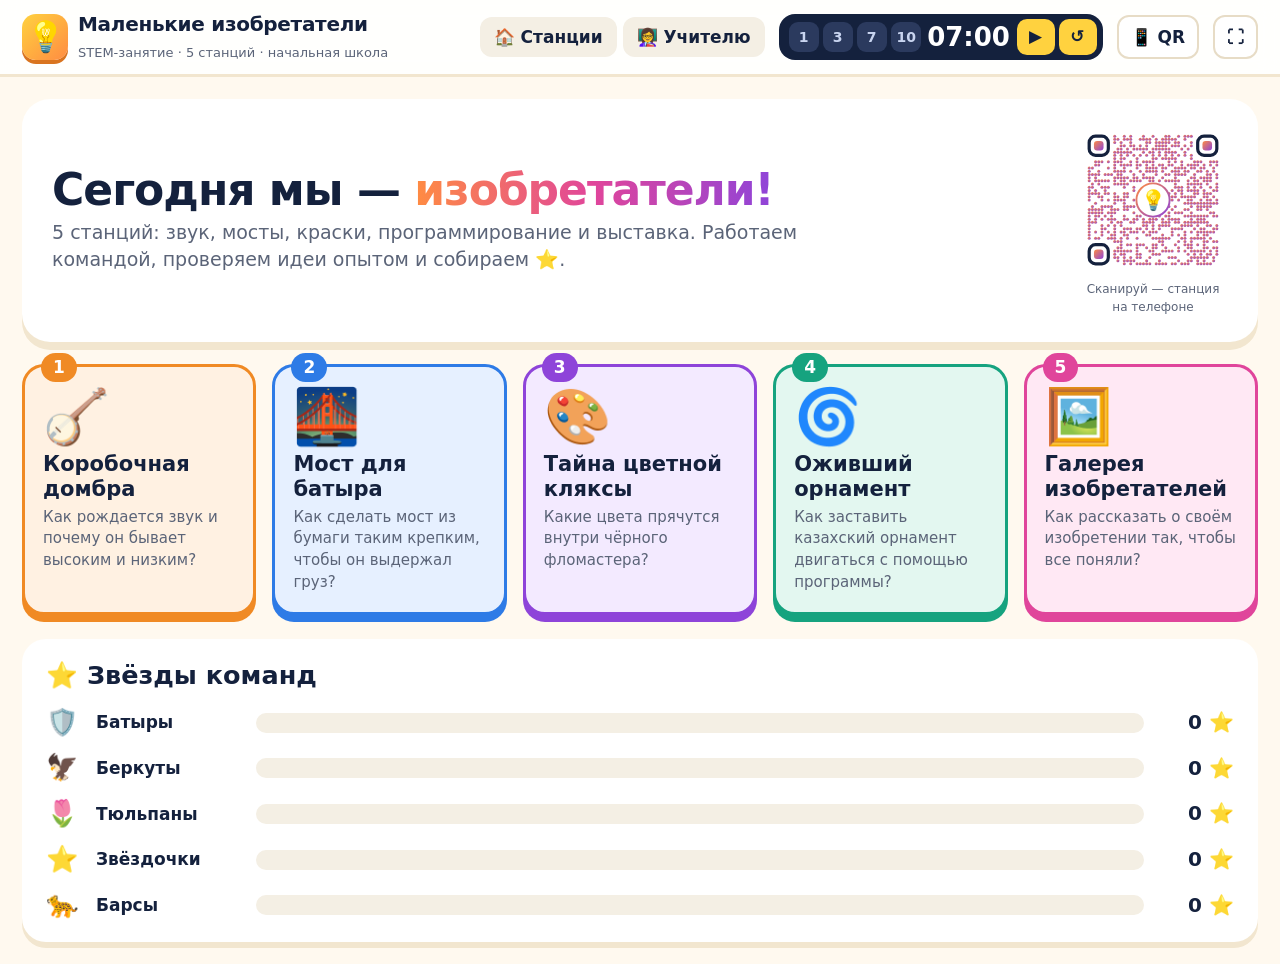
==== stem/index.html @ d7205f73 "STEM-лаборатория «Маленькие изобретатели» (stem/): 5 станций, тюнер, мост, хроматография, ScratchJr," ====
<!DOCTYPE html>
<html lang="ru">
<head>
<meta charset="utf-8">
<meta name="viewport" content="width=device-width, initial-scale=1">
<title>Маленькие изобретатели · STEM</title>
<link rel="stylesheet" href="style.css">
</head>
<body>
<div class="bg"><i class="b1"></i><i class="b2"></i><i class="b3"></i></div>
<div id="app"></div>
<div id="modal" class="modal" hidden><div class="mbox"><button class="mx">✕</button><div class="mbody"></div></div></div>
<div id="tmOver" class="tmover" hidden><div><b>⏰</b><h2>Время вышло!</h2><p>Команды, переходим на следующую станцию →</p><small>нажмите, чтобы закрыть</small></div></div>
<div id="printArea"></div>
<script src="vendor/qrcode.js"></script>
<script src="data.js"></script>
<script src="app.js"></script>
</body>
</html>
---- stem/style.css ----
:root{--ink:#14213D;--mut:#5B6478;--bgc:#FFF9EF;--r:22px;--f:"Nunito","Segoe UI",system-ui,-apple-system,Roboto,Arial,sans-serif}
*{box-sizing:border-box}
html,body{margin:0;background:var(--bgc);color:var(--ink);font:500 17px/1.45 var(--f)}
a{color:inherit;text-decoration:none}
button{font:inherit;cursor:pointer;color:inherit}
.bg{position:fixed;inset:0;z-index:-1;overflow:hidden;background:
 radial-gradient(circle at 12% 18%,#FFE3B8 0 120px,transparent 121px),
 radial-gradient(circle at 92% 12%,#D9ECFF 0 160px,transparent 161px),
 radial-gradient(circle at 85% 88%,#FFE0F0 0 180px,transparent 181px),
 radial-gradient(#E9DFC9 1.2px,transparent 1.3px) 0 0/26px 26px,var(--bgc)}
.bg i{position:absolute;border-radius:50%;opacity:.5;filter:blur(2px);animation:fl 14s ease-in-out infinite}
.bg .b1{width:90px;height:90px;left:6%;bottom:12%;background:#C9F2E2}
.bg .b2{width:60px;height:60px;right:30%;top:8%;background:#EBDDFF;animation-delay:-5s}
.bg .b3{width:120px;height:120px;left:40%;bottom:-40px;background:#FFF0B3;animation-delay:-9s}
@keyframes fl{50%{transform:translateY(-24px) rotate(20deg)}}
.mut{color:var(--mut);font-size:.9em}.center{text-align:center}
/* шапка */
.top{position:sticky;top:0;z-index:20;display:flex;align-items:center;gap:14px;padding:10px 22px;background:rgba(255,255,255,.88);backdrop-filter:blur(10px);border-bottom:3px solid #F2E6CF;flex-wrap:wrap}
.brand{display:flex;align-items:center;gap:10px;margin-right:auto}
.brand .logo{font-size:30px;width:46px;height:46px;display:grid;place-items:center;border-radius:14px;background:linear-gradient(135deg,#FFD23F,#FF8C42);box-shadow:0 4px 0 #D9741F}
.brand b{display:block;font-size:20px;font-weight:900;letter-spacing:-.3px}.brand small{color:var(--mut);font-size:13px}
.tnav{display:flex;gap:6px}.tnav a{padding:8px 14px;border-radius:12px;font-weight:800;background:#F4EFE4}.tnav a:hover{background:#FFE7B8}
.timer{display:flex;align-items:center;gap:4px;background:var(--ink);color:#fff;border-radius:16px;padding:5px 6px 5px 10px}
.timer b{font:900 26px/1 var(--f);min-width:88px;text-align:center;font-variant-numeric:tabular-nums}
.timer.warn b{color:#FF6B6B;animation:pl .8s infinite}@keyframes pl{50%{opacity:.4}}
.timer .tp{border:0;background:#2B3A5E;color:#C9D5F0;border-radius:9px;width:30px;height:30px;font-weight:800;font-size:14px}
.timer .tg{border:0;background:#FFD23F;color:var(--ink);border-radius:10px;width:38px;height:36px;font-weight:900;font-size:17px}
.qrb,.myteam{border:0;background:#fff;border:2px solid #E7DCC6;border-radius:12px;padding:8px 12px;font-weight:800}
.myteam{background:#FFF1CC}
main{max-width:1500px;margin:0 auto;padding:22px}
/* главная */
.hero{display:flex;gap:24px;align-items:center;background:#fff;border-radius:28px;padding:26px 30px;box-shadow:0 8px 0 #F2E6CF;margin-bottom:22px}
.hero h1{margin:0 0 6px;font-size:44px;font-weight:900;letter-spacing:-1px;line-height:1.05}
.hero h1 span{background:linear-gradient(90deg,#FF8C42,#E0459B,#8E44D9);-webkit-background-clip:text;background-clip:text;color:transparent}
.hero p{margin:0;font-size:19px;color:var(--mut);max-width:760px}
.heroqr{margin-left:auto;text-align:center;flex:0 0 150px}.heroqr svg{width:150px;height:150px;border-radius:12px}.heroqr small{display:block;font-size:12px;color:var(--mut)}
.grid5{display:grid;grid-template-columns:repeat(5,1fr);gap:16px}
.scard{position:relative;display:flex;flex-direction:column;gap:6px;background:var(--s);border:3px solid var(--c);border-radius:var(--r);padding:20px 18px 18px;box-shadow:0 7px 0 var(--c);transition:transform .15s}
.scard:hover{transform:translateY(-5px) rotate(-.6deg)}
.scard .num{position:absolute;top:-14px;left:16px;background:var(--c);color:#fff;font-weight:900;border-radius:20px;padding:2px 12px}
.scard .ico{font-size:54px;line-height:1.1}.scard b{font-size:21px;font-weight:900;line-height:1.15}.scard small{color:var(--mut);font-size:15px}
.board-teams,.stu-ref{margin-top:24px;background:#fff;border-radius:24px;padding:18px 24px;box-shadow:0 6px 0 #F2E6CF}
.board-teams h2,.stu-ref h2{margin:0 0 10px}
.teams{display:grid;gap:8px}
.team{display:grid;grid-template-columns:40px 150px 1fr 80px;align-items:center;gap:10px;font-weight:800}
.team .ti{font-size:26px}.bar{height:20px;background:#F4EFE4;border-radius:12px;overflow:hidden}.bar i{display:block;height:100%;background:var(--c);border-radius:12px;transition:width .6s}
.team .sc{text-align:right;font-size:20px}
/* станция */
.shead{display:flex;gap:18px;align-items:center;background:var(--s);border:3px solid var(--c);border-radius:28px;padding:18px 26px;box-shadow:0 7px 0 var(--c);margin-bottom:22px}
.shead .ico{font-size:70px}.sqr{margin-left:auto;text-align:center}.sqr svg{width:120px;height:120px}.sqr small{display:block;font-size:11px;color:var(--mut)}.shead small{font-weight:900;color:var(--c);text-transform:uppercase;letter-spacing:1px}
.shead h1{margin:0;font-size:40px;font-weight:900;line-height:1.05}.shead .q{margin:6px 0 0;font-size:20px;font-weight:700}
.cols{display:grid;grid-template-columns:1fr 1.15fr;gap:20px}.col{display:flex;flex-direction:column;gap:16px;min-width:0}
.card{background:#fff;border-radius:var(--r);padding:16px 20px;box-shadow:0 5px 0 #EFE4CD;border:2px solid #F2E9D6}
.card h3{margin:0 0 8px;font-size:20px;font-weight:900}.card h4{margin:14px 0 6px}
.goal{background:var(--s);border-color:var(--c)}.goal p{font-size:19px;font-weight:700;margin:0}
.mat{margin:0;padding:0;list-style:none;display:flex;flex-wrap:wrap;gap:8px}.mat li{background:#F7F2E8;border-radius:12px;padding:6px 12px;font-size:15px}
.steps{list-style:none;margin:0;padding:0;display:flex;flex-direction:column;gap:8px}
.steps li{display:flex;gap:12px;align-items:flex-start;padding:8px 10px;border-radius:14px;cursor:pointer;transition:background .2s}
.steps li:hover{background:#FBF6EC}.steps li span{flex:0 0 34px;height:34px;border-radius:50%;background:var(--c);color:#fff;display:grid;place-items:center;font-weight:900}
.steps li p{margin:4px 0 0}.steps li.ok{background:#E8F8EE}.steps li.ok span{background:#2DAA4A}.steps li.ok span::after{content:"✓";position:absolute}
.steps li.ok span{color:transparent;position:relative}.steps li.ok span::after{color:#fff;inset:0;display:grid;place-items:center}
.safe{background:#FFF4F2;border-color:#FFD2CB}.safe p{margin:0}
.sci summary{font-weight:900;font-size:20px;cursor:pointer}.sci p{font-size:18px;margin:10px 0 0}
.chal{background:linear-gradient(135deg,#FFF7D6,#FFE9B0);border-color:#F2C94C}.chal p{margin:0;font-weight:700}
.crit{margin:0 0 10px;padding-left:4px;list-style:none}.crit li{margin:3px 0}
.rteams{display:grid;gap:6px}.rt{display:flex;justify-content:space-between;align-items:center;padding:6px 10px;border-radius:12px;background:#FAF6EE;border-left:6px solid var(--tc);font-weight:800}
.rt .st button{border:0;background:none;font-size:28px;color:#DDD3BF;padding:0 2px;line-height:1}.rt .st button.on{color:#F2A900;text-shadow:0 2px 0 #C98B00}
.snav{display:flex;justify-content:space-between;margin:22px 0 10px}.snav a{background:#fff;border:2px solid #EADFCB;border-radius:14px;padding:10px 16px;font-weight:800}
.btn{border:0;border-radius:14px;padding:10px 16px;font-weight:900;background:#F1EADC;box-shadow:0 4px 0 #DCCFB6}.btn:active{transform:translateY(3px);box-shadow:0 1px 0 #DCCFB6}
.btn.big{background:var(--c,#FFD23F);color:#fff;box-shadow:0 4px 0 rgba(0,0,0,.25);font-size:18px}.btn.red{background:#E5322D;color:#fff;box-shadow:0 4px 0 #A51F1B}
.btn.wide{width:100%;margin-top:10px}.row{display:flex;gap:10px;flex-wrap:wrap;margin:10px 0}
.hint{background:#F6F1E6;border-radius:12px;padding:8px 12px;margin:8px 0 0;font-weight:700}
/* тюнер */
.tuner{text-align:center}.tnote{font:900 56px/1 var(--f);color:var(--c)}.thz{color:var(--mut);font-weight:800;margin:4px 0 12px}
.tscale{position:relative;height:56px;margin:0 6px 14px;border-radius:14px;background:linear-gradient(90deg,#FFD6D3,#E8F8EE 42%,#B9EFC9 50%,#E8F8EE 58%,#FFD6D3)}
.tscale i{position:absolute;left:50%;top:6px;bottom:6px;width:3px;background:#2DAA4A;transform:translateX(-50%)}
.tscale b{position:absolute;top:-6px;left:50%;width:10px;height:68px;margin-left:-5px;border-radius:6px;background:var(--ink);transition:left .15s}.tscale b.ok{background:#2DAA4A}
.tscale span{position:absolute;bottom:-22px;font-size:12px;color:var(--mut)}.tscale span:nth-of-type(1){left:0}.tscale span:nth-of-type(2){left:50%;transform:translateX(-50%)}.tscale span:nth-of-type(3){right:0}
.ttgt{display:flex;gap:10px;justify-content:center;margin-top:28px}.tt{border:3px solid #EADFCB;background:#fff;border-radius:16px;padding:8px 16px}.tt.on{border-color:var(--c);background:var(--s)}.tt b{display:block;font-size:20px}.tt small{color:var(--mut)}
/* мост */
.tsel{display:flex;flex-wrap:wrap;gap:6px;margin-bottom:10px}.tsel button{border:2px solid var(--tc);background:#fff;border-radius:12px;padding:5px 10px;font-weight:800}.tsel button.on{background:var(--tc);color:#fff}
.coin{display:flex;align-items:center;justify-content:center;gap:22px;margin:8px 0}.coin div{text-align:center}.coin b{display:block;font:900 72px/1 var(--f);color:var(--c)}.coin small{color:var(--mut)}
.coin .big{font-size:26px;padding:18px 24px}
.brow{display:grid;grid-template-columns:150px 1fr 44px;gap:10px;align-items:center;margin:5px 0;font-weight:800}.brow b{text-align:right}
/* хроматография */
.mk,.sw{display:flex;flex-wrap:wrap;gap:6px;margin:8px 0}.mk button,.sw button{border:2px solid #EADFCB;background:#fff;border-radius:12px;padding:5px 10px;font-weight:800;display:flex;align-items:center;gap:6px}
.mk button i,.sw button i{width:16px;height:16px;border-radius:50%;background:var(--sc)}.mk button.on,.sw button.on{border-color:var(--c);background:var(--s);box-shadow:0 0 0 2px var(--c) inset}
.lab{display:grid;grid-template-columns:120px 1fr;gap:20px;align-items:stretch;margin-top:10px}
.strip{position:relative;height:300px;background:#FBFBF8;border:2px solid #E2DACB;border-radius:6px;overflow:hidden;box-shadow:0 4px 10px rgba(0,0,0,.06)}
.water{position:absolute;left:0;right:0;bottom:0;height:8%;background:linear-gradient(#CDE9FF99,#A9D6FF99)}
.dot{position:absolute;left:50%;bottom:16%;width:30px;height:30px;margin-left:-15px;border-radius:50%;transition:opacity 2s}
.bands i{position:absolute;left:18%;right:18%;height:22px;border-radius:50%;bottom:16%;opacity:0;filter:blur(3px);animation:rise 3.6s ease-out forwards}
@keyframes rise{to{bottom:var(--to);opacity:.9}}
.res{display:flex;flex-direction:column;justify-content:center;gap:8px}.chips{display:flex;flex-wrap:wrap;gap:6px}
.chips span{border-radius:14px;padding:4px 12px;background:var(--sc);color:#fff;font-weight:900;opacity:.75}.chips span.hit{opacity:1;box-shadow:0 0 0 3px #fff,0 0 0 5px var(--sc)}
/* блоки */
.lv{display:grid;grid-template-columns:repeat(3,1fr);gap:8px}.lv button{border:2px solid #EADFCB;background:#fff;border-radius:14px;padding:8px;text-align:left}.lv b{display:block}.lv small{display:block;color:var(--mut);font-size:13px;margin-bottom:4px}
.lv span,.prog{display:flex;flex-wrap:wrap;gap:3px}.lv i,.prog i{font-style:normal;background:var(--bc);color:#fff;border-radius:8px;padding:2px 7px;font-weight:900;font-size:14px}
.pal{display:grid;grid-template-columns:repeat(5,1fr);gap:6px;margin:12px 0}.pal button{border:0;background:var(--bc);color:#fff;border-radius:12px;padding:8px 4px;box-shadow:0 4px 0 rgba(0,0,0,.2)}
.pal i{display:block;font-style:normal;font-size:22px;font-weight:900}.pal small{font-size:11px;font-weight:800;line-height:1.1;display:block}
.prog{min-height:50px;background:#F4F7FF;border:2px dashed #BFD0F5;border-radius:14px;padding:8px;align-items:center}.prog i{font-size:20px;padding:6px 12px;border-radius:10px}
.stage{height:230px;display:grid;place-items:center;background:radial-gradient(#fff,#EAF6F1);border-radius:16px;margin-top:10px;overflow:hidden}.orn{width:120px;height:120px}
/* галерея */
.gal{display:grid;grid-template-columns:repeat(auto-fill,minmax(210px,1fr));gap:12px}
.gcard{border:3px solid var(--c);border-radius:18px;padding:10px;display:flex;flex-direction:column;gap:6px;background:#fff}
.gh{background:var(--c);color:#fff;font-weight:900;border-radius:12px;padding:6px 10px}
.gcard input{border:2px solid #EADFCB;border-radius:10px;padding:7px 9px;font:inherit;font-size:14px}
.gq svg{width:100%;max-width:150px;display:block;margin:0 auto}.gv{text-align:center;font-weight:900;font-size:20px}.gv small{font-size:12px;color:var(--mut)}
/* учитель */
.plan{width:100%;border-collapse:collapse}.plan td{padding:8px;border-bottom:1px solid #F0E7D6;vertical-align:top}.plan td:first-child{font-weight:900;white-space:nowrap;color:#E0459B}
/* модалки */
.modal{position:fixed;inset:0;z-index:50;background:rgba(20,33,61,.55);display:grid;place-items:center;padding:16px}.modal[hidden]{display:none}
.mbox{position:relative;background:#fff;border-radius:26px;padding:24px 28px;max-width:640px;width:100%;max-height:92vh;overflow:auto;text-align:center}
.mx{position:absolute;right:12px;top:10px;border:0;background:#F1EADC;border-radius:50%;width:38px;height:38px;font-weight:900}
.bigqr svg{width:min(420px,80vw);height:auto}
.tpick{display:grid;grid-template-columns:1fr 1fr;gap:10px}.tpick button{border:3px solid var(--c);background:#fff;border-radius:18px;padding:14px;font-size:30px}.tpick b{display:block;font-size:18px}
.tmover{position:fixed;inset:0;z-index:60;background:rgba(229,50,45,.92);color:#fff;display:grid;place-items:center;text-align:center;cursor:pointer}.tmover[hidden]{display:none}
.tmover b{font-size:110px;display:block;animation:pl 1s infinite}.tmover h2{font-size:64px;margin:0;font-weight:900}.tmover p{font-size:28px}
/* ученик */
.refl{display:grid;gap:8px}.refl button{border:3px solid #EADFCB;background:#fff;border-radius:16px;padding:12px;font-weight:800;font-size:17px;text-align:left}.refl button.on{border-color:#2DAA4A;background:#E8F8EE}
.visit{max-width:560px}.vh{background:var(--c);color:#fff;border-radius:26px;padding:22px;text-align:center;margin-bottom:14px}.vh span{font-size:60px;display:block}.vh small{display:block}.vh h1{margin:0;font-size:36px}
.vs{display:grid;gap:10px}.vs button{border:3px solid #F2C94C;background:#FFF8DF;border-radius:16px;padding:14px;font-size:26px}
#printArea{display:none}
@media print{body>*:not(#printArea){display:none!important}#printArea{display:grid!important;grid-template-columns:1fr 1fr;gap:12px}
 #printArea.pst{display:block!important}.stc{break-after:page;page-break-after:always;font-size:15px;-webkit-print-color-adjust:exact;print-color-adjust:exact}
 .stch{display:flex;gap:14px;align-items:center;background:var(--s);border:4px solid var(--c);border-radius:20px;padding:12px 16px}.stch span{font-size:56px}.stch small{color:var(--c);font-weight:900;text-transform:uppercase}
 .stch h2{margin:0;font-size:30px}.stch p{margin:4px 0 0;font-weight:700}.stq{margin-left:auto}.stq svg{width:4.2cm;height:4.2cm}
 .stc .g{font-size:18px;font-weight:800}.stc h3{margin:12px 0 4px;color:var(--c)}.stc ol li{margin:4px 0}.stc .sf{background:#FFF4F2;border-radius:10px;padding:8px}.stc .ch{background:#FFF7D6;border-radius:10px;padding:8px;font-weight:700}.stc .cr{font-weight:800}
 .pcard{border:4px solid var(--c);border-radius:18px;padding:14px;text-align:center;break-inside:avoid;page-break-inside:avoid}.ph{background:var(--c);color:#fff;font-weight:900;border-radius:10px;padding:6px;-webkit-print-color-adjust:exact;print-color-adjust:exact}
 .pcard h2{margin:10px 0 4px}.pq svg{width:5.5cm;height:5.5cm}}
@media (max-width:1100px){.grid5{grid-template-columns:repeat(2,1fr)}.cols{grid-template-columns:1fr}.lv{grid-template-columns:1fr}}
@media (max-width:640px){body{font-size:16px}main{padding:12px}.hero{padding:18px}.hero h1{font-size:30px}.grid5{grid-template-columns:1fr}.shead{padding:14px}.shead .ico{font-size:44px}.shead h1{font-size:26px}.shead .q{font-size:16px}
 .brand small{display:none}.team{grid-template-columns:30px 110px 1fr 54px}.brow{grid-template-columns:110px 1fr 36px}.pal{grid-template-columns:repeat(3,1fr)}.lab{grid-template-columns:90px 1fr}.coin b{font-size:56px}}
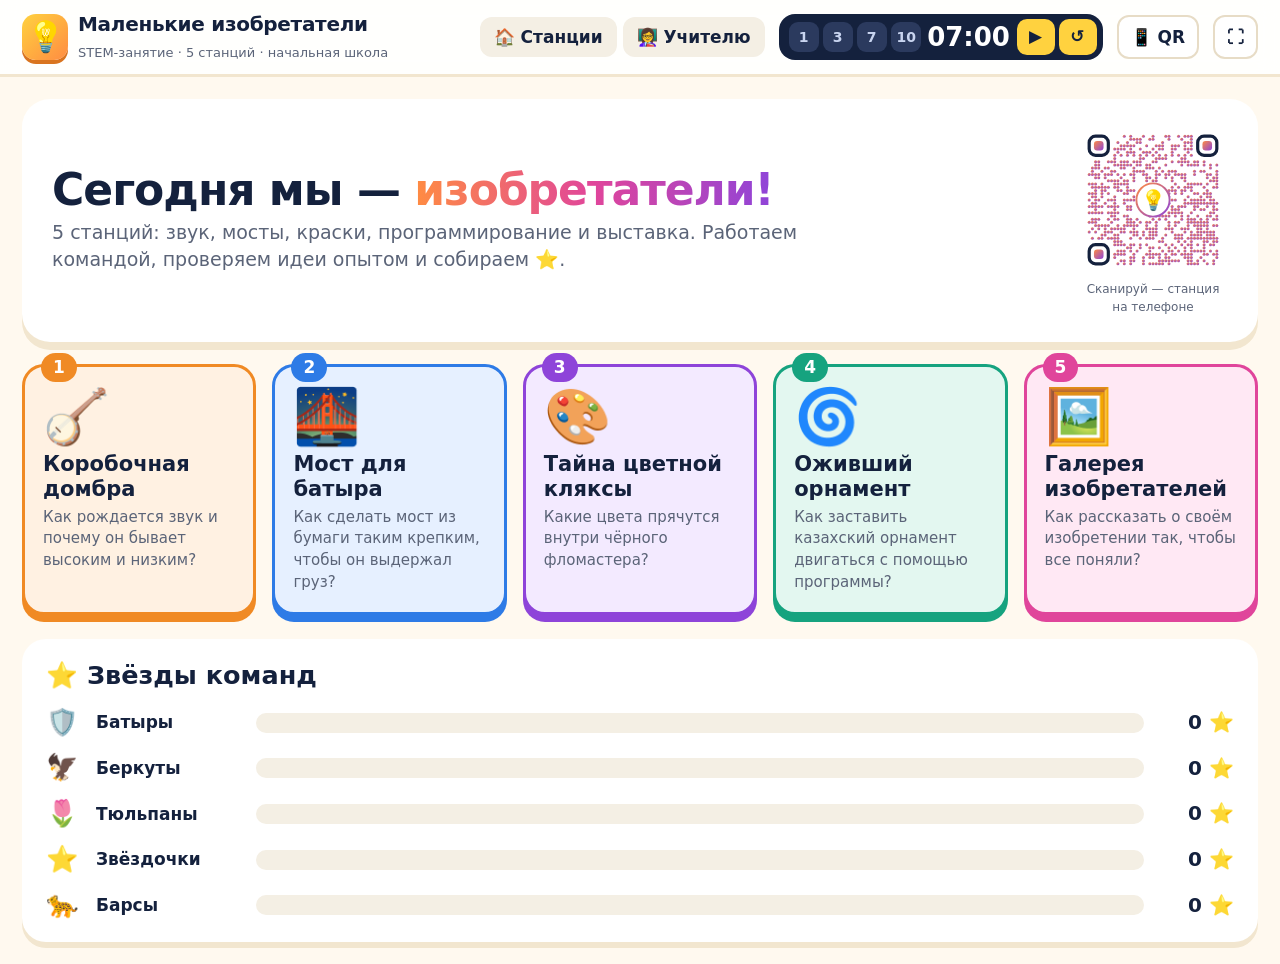
==== commit 1fea374a: "STEM: «Как собрать» — анимированные образцы сборки для 5 станций, QR станций, карточки для печати Co" ====
--- a/stem/index.html
+++ b/stem/index.html
@@ -14,6 +14,7 @@
 <div id="printArea"></div>
 <script src="vendor/qrcode.js"></script>
 <script src="data.js"></script>
+<script src="illus.js"></script>
 <script src="app.js"></script>
 </body>
 </html>
--- a/stem/style.css
+++ b/stem/style.css
@@ -131,3 +131,12 @@
 @media (max-width:1100px){.grid5{grid-template-columns:repeat(2,1fr)}.cols{grid-template-columns:1fr}.lv{grid-template-columns:1fr}}
 @media (max-width:640px){body{font-size:16px}main{padding:12px}.hero{padding:18px}.hero h1{font-size:30px}.grid5{grid-template-columns:1fr}.shead{padding:14px}.shead .ico{font-size:44px}.shead h1{font-size:26px}.shead .q{font-size:16px}
  .brand small{display:none}.team{grid-template-columns:30px 110px 1fr 54px}.brow{grid-template-columns:110px 1fr 36px}.pal{grid-template-columns:repeat(3,1fr)}.lab{grid-template-columns:90px 1fr}.coin b{font-size:56px}}
+
+/* образец сборки */
+.build .bh{display:flex;justify-content:space-between;align-items:center;gap:10px;margin-bottom:6px}.build .bh h3{margin:0}.build .btn.big{background:var(--c);font-size:15px;padding:8px 14px}
+.ill-wrap{background:linear-gradient(#FFFDF8,var(--s));border-radius:16px;padding:6px}.ill{width:100%;height:auto;display:block;font-family:var(--f)}
+.ill .lb{font-size:13px;font-weight:800;fill:#14213D}
+.ill .ly{transition:opacity .5s,transform .5s;transform-box:fill-box}.ill .ly.off{opacity:.07}.ill .ly.cur{animation:popin .7s ease-out}
+@keyframes popin{0%{opacity:0;transform:translateY(-14px) scale(.92)}60%{opacity:1;transform:translateY(2px) scale(1.03)}100%{transform:none}}
+.ill .wave{animation:wv 1.2s ease-in-out infinite alternate}@keyframes wv{to{transform:translateY(-6px)}}
+.steps li.now{background:var(--s);box-shadow:0 0 0 3px var(--c) inset}
